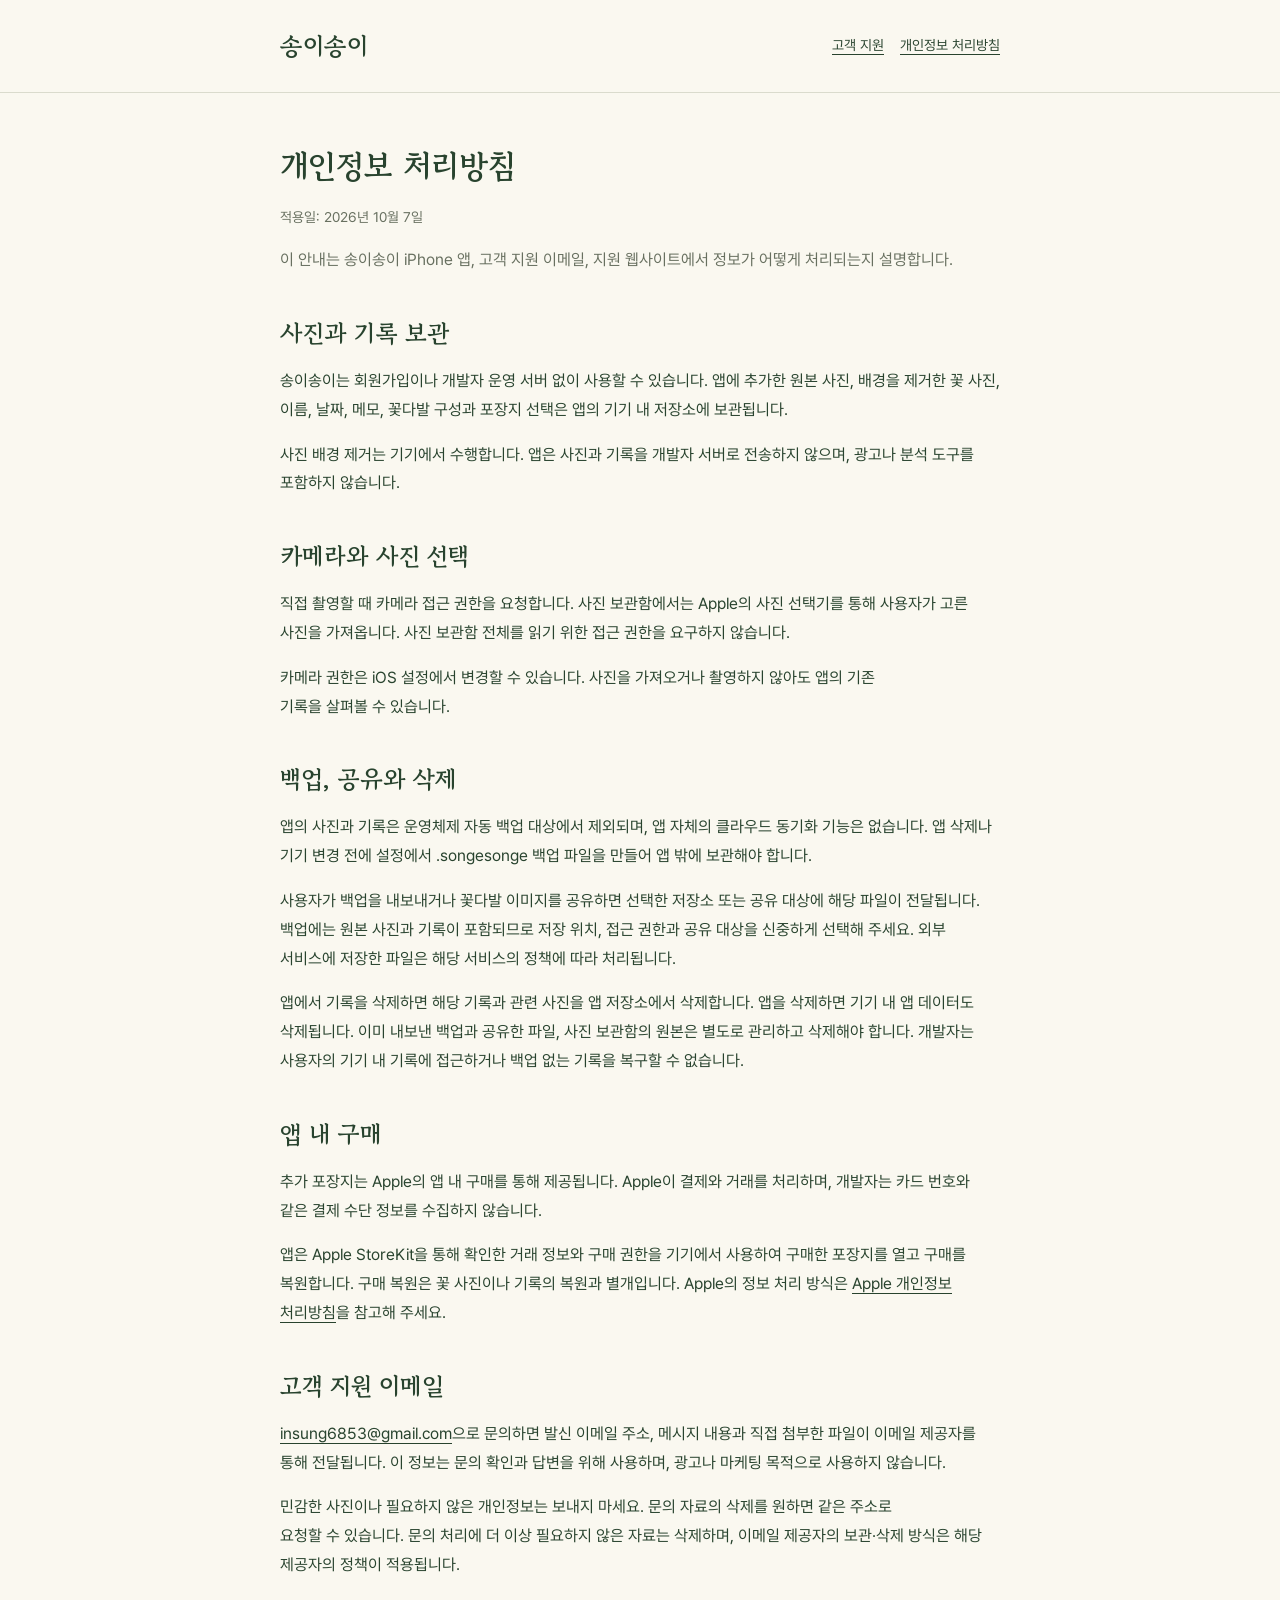
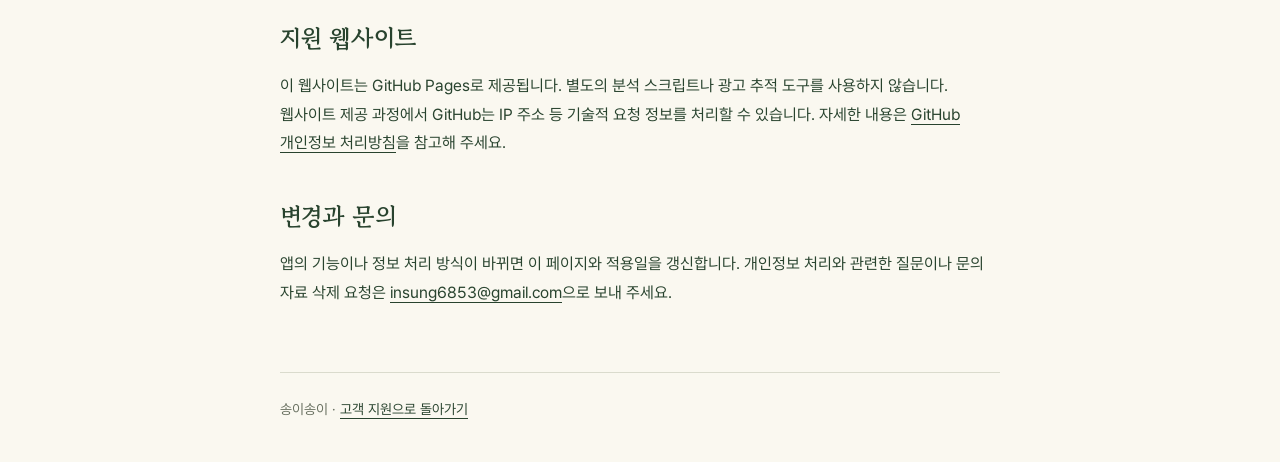
==== privacy.html @ 5d1ac001 "Publish SongESongE support and privacy pages" ====
<!doctype html>
<html lang="ko">
<head><meta charset="utf-8"><meta name="viewport" content="width=device-width,initial-scale=1"><meta name="description" content="송이송이의 기기 내 사진 처리, 기록 저장, 백업 파일, Apple 구매 및 이메일 문의 정보 처리 안내."><meta name="theme-color" content="#FAF8F0"><title>송이송이 — 개인정보 처리방침</title><link rel="icon" href="data:,"><link rel="stylesheet" href="styles.css"></head>
<body><a class="skip" href="#main">본문으로 바로가기</a>
<header><div class="shell header-row"><a class="brand" href="index.html">송이송이</a><nav aria-label="주요 메뉴"><a href="index.html">고객 지원</a><a href="privacy.html" aria-current="page">개인정보 처리방침</a></nav></div></header>
<div class="shell"><main id="main"><h1>개인정보 처리방침</h1><p class="meta">적용일: 2026년 10월 7일</p><p class="intro">이 안내는 송이송이 iPhone 앱, 고객 지원 이메일, 지원 웹사이트에서 정보가 어떻게 처리되는지 설명합니다.</p>
<section><h2>사진과 기록 보관</h2><p>송이송이는 회원가입이나 개발자 운영 서버 없이 <span class="phrase">사용할 수 있습니다</span>. 앱에 추가한 원본 사진, 배경을 제거한 꽃 사진, 이름, 날짜, 메모, 꽃다발 구성과 포장지 선택은 앱의 기기 내 저장소에 보관됩니다.</p><p>사진 배경 제거는 기기에서 수행합니다. 앱은 사진과 기록을 개발자 서버로 전송하지 않으며, 광고나 분석 도구를 포함하지 않습니다.</p></section>
<section><h2>카메라와 사진 선택</h2><p>직접 촬영할 때 카메라 접근 권한을 요청합니다. 사진 보관함에서는 Apple의 사진 선택기를 통해 사용자가 고른 사진을 가져옵니다. 사진 보관함 전체를 읽기 위한 접근 권한을 요구하지 않습니다.</p><p>카메라 권한은 iOS 설정에서 변경할 수 있습니다. 사진을 가져오거나 촬영하지 않아도 앱의 기존 기록을 <span class="phrase">살펴볼 수 있습니다</span>.</p></section>
<section><h2>백업, 공유와 삭제</h2><p>앱의 사진과 기록은 운영체제 자동 백업 대상에서 제외되며, 앱 자체의 클라우드 동기화 기능은 없습니다. 앱 삭제나 기기 변경 전에 설정에서 <code>.songesonge</code> 백업 파일을 만들어 앱 밖에 보관해야 합니다.</p><p>사용자가 백업을 내보내거나 꽃다발 이미지를 공유하면 선택한 저장소 또는 공유 대상에 해당 파일이 전달됩니다. 백업에는 원본 사진과 기록이 포함되므로 저장 위치, 접근 권한과 공유 대상을 신중하게 <span class="phrase">선택해 주세요</span>. 외부 서비스에 저장한 파일은 해당 서비스의 정책에 따라 처리됩니다.</p><p>앱에서 기록을 삭제하면 해당 기록과 관련 사진을 앱 저장소에서 삭제합니다. 앱을 삭제하면 기기 내 앱 데이터도 삭제됩니다. 이미 내보낸 백업과 공유한 파일, 사진 보관함의 원본은 별도로 관리하고 삭제해야 합니다. 개발자는 사용자의 기기 내 기록에 접근하거나 백업 없는 기록을 <span class="phrase">복구할 수 없습니다</span>.</p></section>
<section><h2>앱 내 구매</h2><p>추가 포장지는 Apple의 앱 내 구매를 통해 제공됩니다. Apple이 결제와 거래를 처리하며, 개발자는 카드 번호와 같은 결제 수단 정보를 수집하지 않습니다.</p><p>앱은 Apple StoreKit을 통해 확인한 거래 정보와 구매 권한을 기기에서 사용하여 구매한 포장지를 열고 구매를 복원합니다. 구매 복원은 꽃 사진이나 기록의 복원과 별개입니다. Apple의 정보 <span class="phrase">처리 방식</span>은 <a href="https://www.apple.com/legal/privacy/">Apple 개인정보 처리방침</a>을 참고해 주세요.</p></section>
<section><h2>고객 지원 이메일</h2><p><a href="mailto:insung6853@gmail.com">insung6853@gmail.com</a>으로 문의하면 발신 이메일 주소, 메시지 내용과 직접 첨부한 파일이 이메일 제공자를 통해 전달됩니다. 이 정보는 문의 확인과 답변을 위해 사용하며, 광고나 마케팅 목적으로 사용하지 않습니다.</p><p>민감한 사진이나 필요하지 않은 개인정보는 보내지 마세요. 문의 자료의 삭제를 원하면 같은 주소로 <span class="phrase">요청할 수 있습니다</span>. 문의 처리에 더 이상 필요하지 않은 자료는 삭제하며, 이메일 제공자의 보관·삭제 방식은 해당 제공자의 정책이 적용됩니다.</p></section>
<section><h2>지원 웹사이트</h2><p>이 웹사이트는 GitHub Pages로 제공됩니다. 별도의 분석 스크립트나 광고 추적 도구를 사용하지 않습니다. 웹사이트 제공 과정에서 GitHub는 IP 주소 등 기술적 요청 정보를 <span class="phrase">처리할 수 있습니다</span>. 자세한 내용은 <a href="https://docs.github.com/en/site-policy/privacy-policies/github-general-privacy-statement">GitHub 개인정보 처리방침</a>을 참고해 주세요.</p></section>
<section><h2>변경과 문의</h2><p>앱의 기능이나 정보 <span class="phrase">처리 방식</span>이 바뀌면 이 페이지와 적용일을 갱신합니다. 개인정보 처리와 관련한 질문이나 문의 자료 삭제 요청은 <a href="mailto:insung6853@gmail.com">insung6853@gmail.com</a>으로 <span class="phrase">보내 주세요</span>.</p></section>
</main><footer><p class="meta">송이송이 · <a href="index.html">고객 지원으로 돌아가기</a></p></footer></div></body></html>
---- styles.css ----
/* Colors, typography and spacing follow the app's DESIGN.md / GardenTheme. */
@font-face{font-family:GardenBody;src:url('fonts/GardenBody-Subset.woff2') format('woff2');font-weight:400;font-display:swap}
@font-face{font-family:GardenTitle;src:url('fonts/GardenTitle-Subset.woff2') format('woff2');font-weight:700;font-display:swap}
:root{color-scheme:light;--paper:#FAF8F0;--paper-shade:#F1EDDF;--ink:#28432E;--secondary:#687060;--line:#DADBCD;--space:4px;--page:24px;--body:16px;--small:14px;--heading:24px;--title:32px}
*{box-sizing:border-box}html{background:var(--paper);color:var(--ink)}body{margin:0;font:400 var(--body)/1.8 GardenBody,-apple-system,BlinkMacSystemFont,sans-serif;word-break:keep-all;overflow-wrap:anywhere}.shell{max-width:768px;margin:auto;padding:0 var(--page)}header{padding:24px 0;border-bottom:1px solid var(--line)}.header-row{display:flex;align-items:center;justify-content:space-between;gap:16px;flex-wrap:wrap}.brand{font:700 var(--heading)/1.4 GardenTitle,serif;text-decoration:none}nav{display:flex;gap:16px;flex-wrap:wrap}nav a{min-height:44px;display:inline-flex;align-items:center;font-size:var(--small)}a{color:var(--ink);text-underline-offset:4px}a:hover{text-decoration-thickness:2px}a:active{opacity:.8}a:focus-visible{outline:3px solid var(--ink);outline-offset:4px;border-radius:4px}.skip{position:absolute;left:24px;top:0;transform:translateY(-120%);background:var(--paper);padding:12px;z-index:1}.skip:focus{transform:translateY(0)}main{padding:48px 0}h1,h2{font-family:GardenTitle,serif;font-weight:700;line-height:1.5;text-wrap:balance}h1{font-size:var(--title);margin:0 0 16px}h2{font-size:var(--heading);margin:0 0 16px}p{margin:0 0 16px}section{margin-top:40px}ul,ol{padding-left:24px;margin:0 0 16px}li+li{margin-top:8px}.intro{color:var(--secondary)}.note{padding:24px;background:var(--paper-shade);border-left:4px solid var(--ink);margin-top:32px}.note p:last-child{margin-bottom:0}.contact{display:inline-flex;align-items:center;justify-content:center;min-height:56px;padding:12px 24px;border-radius:40px;background:var(--ink);color:var(--paper);text-decoration:none;max-width:100%}.contact:hover{text-decoration:underline}.meta{font-size:var(--small);color:var(--secondary)}footer{border-top:1px solid var(--line);padding:24px 0 40px}footer p{margin:0}strong{font-weight:700}code{font:inherit} @media(max-width:400px){main{padding-top:32px}.header-row{gap:8px}}@media(prefers-reduced-motion:reduce){*{scroll-behavior:auto}}

p,li{text-wrap:pretty}.phrase{white-space:nowrap}
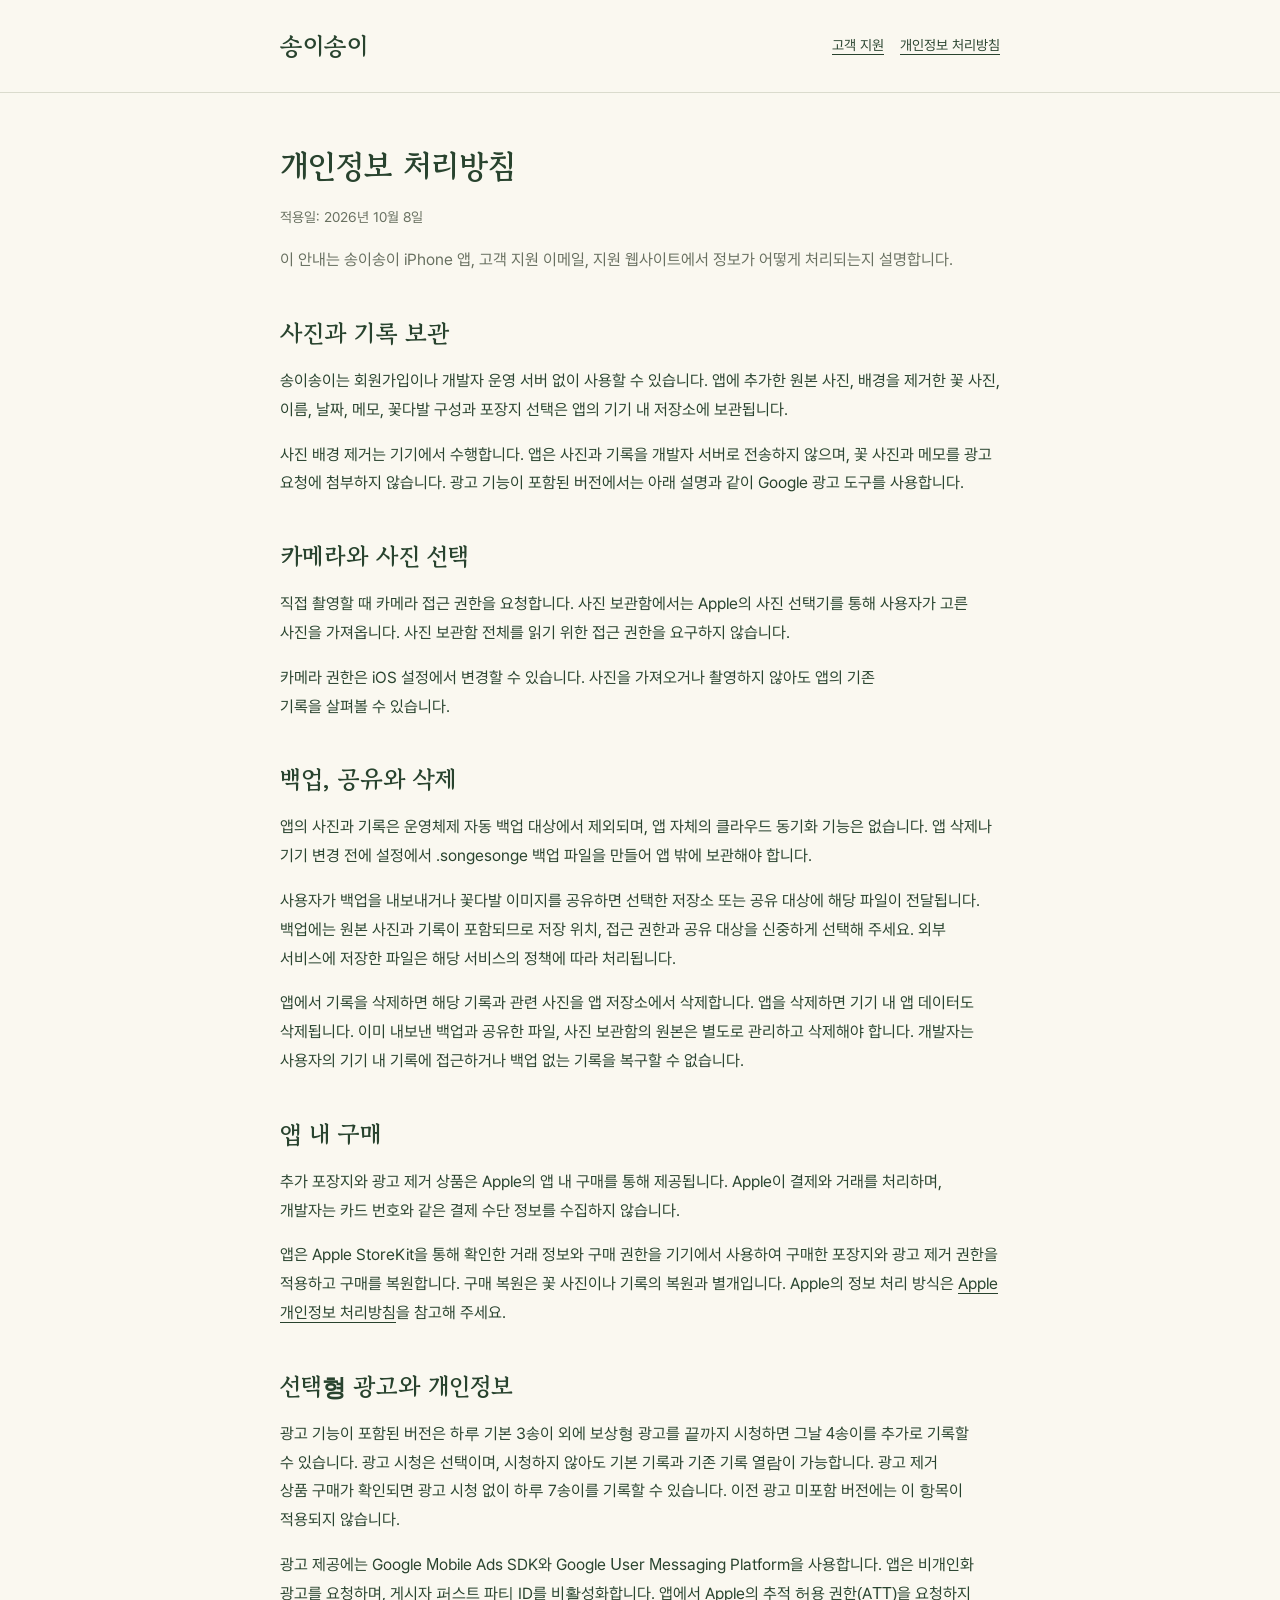
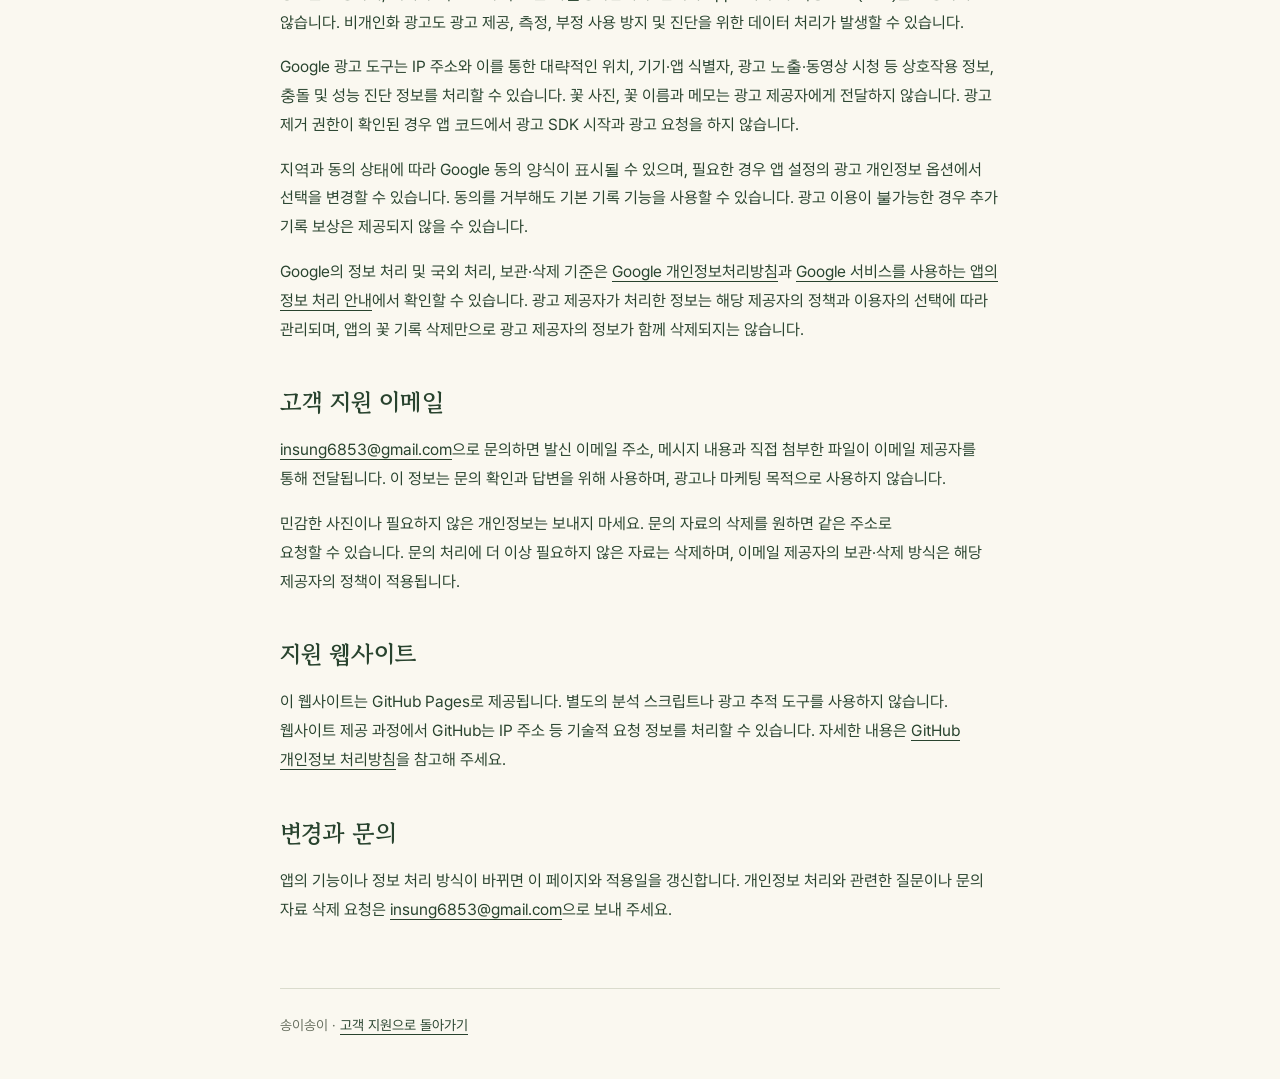
==== commit 7963b543: "Explain optional rewarded ads and privacy choices" ====
--- a/privacy.html
+++ b/privacy.html
@@ -3,11 +3,12 @@
 <head><meta charset="utf-8"><meta name="viewport" content="width=device-width,initial-scale=1"><meta name="description" content="송이송이의 기기 내 사진 처리, 기록 저장, 백업 파일, Apple 구매 및 이메일 문의 정보 처리 안내."><meta name="theme-color" content="#FAF8F0"><title>송이송이 — 개인정보 처리방침</title><link rel="icon" href="data:,"><link rel="stylesheet" href="styles.css"></head>
 <body><a class="skip" href="#main">본문으로 바로가기</a>
 <header><div class="shell header-row"><a class="brand" href="index.html">송이송이</a><nav aria-label="주요 메뉴"><a href="index.html">고객 지원</a><a href="privacy.html" aria-current="page">개인정보 처리방침</a></nav></div></header>
-<div class="shell"><main id="main"><h1>개인정보 처리방침</h1><p class="meta">적용일: 2026년 10월 7일</p><p class="intro">이 안내는 송이송이 iPhone 앱, 고객 지원 이메일, 지원 웹사이트에서 정보가 어떻게 처리되는지 설명합니다.</p>
-<section><h2>사진과 기록 보관</h2><p>송이송이는 회원가입이나 개발자 운영 서버 없이 <span class="phrase">사용할 수 있습니다</span>. 앱에 추가한 원본 사진, 배경을 제거한 꽃 사진, 이름, 날짜, 메모, 꽃다발 구성과 포장지 선택은 앱의 기기 내 저장소에 보관됩니다.</p><p>사진 배경 제거는 기기에서 수행합니다. 앱은 사진과 기록을 개발자 서버로 전송하지 않으며, 광고나 분석 도구를 포함하지 않습니다.</p></section>
+<div class="shell"><main id="main"><h1>개인정보 처리방침</h1><p class="meta">적용일: 2026년 10월 8일</p><p class="intro">이 안내는 송이송이 iPhone 앱, 고객 지원 이메일, 지원 웹사이트에서 정보가 어떻게 처리되는지 설명합니다.</p>
+<section><h2>사진과 기록 보관</h2><p>송이송이는 회원가입이나 개발자 운영 서버 없이 <span class="phrase">사용할 수 있습니다</span>. 앱에 추가한 원본 사진, 배경을 제거한 꽃 사진, 이름, 날짜, 메모, 꽃다발 구성과 포장지 선택은 앱의 기기 내 저장소에 보관됩니다.</p><p>사진 배경 제거는 기기에서 수행합니다. 앱은 사진과 기록을 개발자 서버로 전송하지 않으며, 꽃 사진과 메모를 광고 요청에 첨부하지 않습니다. 광고 기능이 포함된 버전에서는 아래 설명과 같이 Google 광고 도구를 사용합니다.</p></section>
 <section><h2>카메라와 사진 선택</h2><p>직접 촬영할 때 카메라 접근 권한을 요청합니다. 사진 보관함에서는 Apple의 사진 선택기를 통해 사용자가 고른 사진을 가져옵니다. 사진 보관함 전체를 읽기 위한 접근 권한을 요구하지 않습니다.</p><p>카메라 권한은 iOS 설정에서 변경할 수 있습니다. 사진을 가져오거나 촬영하지 않아도 앱의 기존 기록을 <span class="phrase">살펴볼 수 있습니다</span>.</p></section>
 <section><h2>백업, 공유와 삭제</h2><p>앱의 사진과 기록은 운영체제 자동 백업 대상에서 제외되며, 앱 자체의 클라우드 동기화 기능은 없습니다. 앱 삭제나 기기 변경 전에 설정에서 <code>.songesonge</code> 백업 파일을 만들어 앱 밖에 보관해야 합니다.</p><p>사용자가 백업을 내보내거나 꽃다발 이미지를 공유하면 선택한 저장소 또는 공유 대상에 해당 파일이 전달됩니다. 백업에는 원본 사진과 기록이 포함되므로 저장 위치, 접근 권한과 공유 대상을 신중하게 <span class="phrase">선택해 주세요</span>. 외부 서비스에 저장한 파일은 해당 서비스의 정책에 따라 처리됩니다.</p><p>앱에서 기록을 삭제하면 해당 기록과 관련 사진을 앱 저장소에서 삭제합니다. 앱을 삭제하면 기기 내 앱 데이터도 삭제됩니다. 이미 내보낸 백업과 공유한 파일, 사진 보관함의 원본은 별도로 관리하고 삭제해야 합니다. 개발자는 사용자의 기기 내 기록에 접근하거나 백업 없는 기록을 <span class="phrase">복구할 수 없습니다</span>.</p></section>
-<section><h2>앱 내 구매</h2><p>추가 포장지는 Apple의 앱 내 구매를 통해 제공됩니다. Apple이 결제와 거래를 처리하며, 개발자는 카드 번호와 같은 결제 수단 정보를 수집하지 않습니다.</p><p>앱은 Apple StoreKit을 통해 확인한 거래 정보와 구매 권한을 기기에서 사용하여 구매한 포장지를 열고 구매를 복원합니다. 구매 복원은 꽃 사진이나 기록의 복원과 별개입니다. Apple의 정보 <span class="phrase">처리 방식</span>은 <a href="https://www.apple.com/legal/privacy/">Apple 개인정보 처리방침</a>을 참고해 주세요.</p></section>
+<section><h2>앱 내 구매</h2><p>추가 포장지와 광고 제거 상품은 Apple의 앱 내 구매를 통해 제공됩니다. Apple이 결제와 거래를 처리하며, 개발자는 카드 번호와 같은 결제 수단 정보를 수집하지 않습니다.</p><p>앱은 Apple StoreKit을 통해 확인한 거래 정보와 구매 권한을 기기에서 사용하여 구매한 포장지와 광고 제거 권한을 적용하고 구매를 복원합니다. 구매 복원은 꽃 사진이나 기록의 복원과 별개입니다. Apple의 정보 <span class="phrase">처리 방식</span>은 <a href="https://www.apple.com/legal/privacy/">Apple 개인정보 처리방침</a>을 참고해 주세요.</p></section>
+<section><h2>선택형 광고와 개인정보</h2><p>광고 기능이 포함된 버전은 하루 기본 3송이 외에 보상형 광고를 끝까지 시청하면 그날 4송이를 추가로 기록할 수 있습니다. 광고 시청은 선택이며, 시청하지 않아도 기본 기록과 기존 기록 열람이 가능합니다. 광고 제거 상품 구매가 확인되면 광고 시청 없이 하루 7송이를 기록할 수 있습니다. 이전 광고 미포함 버전에는 이 항목이 적용되지 않습니다.</p><p>광고 제공에는 Google Mobile Ads SDK와 Google User Messaging Platform을 사용합니다. 앱은 비개인화 광고를 요청하며, 게시자 퍼스트 파티 ID를 비활성화합니다. 앱에서 Apple의 추적 허용 권한(ATT)을 요청하지 않습니다. 비개인화 광고도 광고 제공, 측정, 부정 사용 방지 및 진단을 위한 데이터 처리가 발생할 수 있습니다.</p><p>Google 광고 도구는 IP 주소와 이를 통한 대략적인 위치, 기기·앱 식별자, 광고 노출·동영상 시청 등 상호작용 정보, 충돌 및 성능 진단 정보를 처리할 수 있습니다. 꽃 사진, 꽃 이름과 메모는 광고 제공자에게 전달하지 않습니다. 광고 제거 권한이 확인된 경우 앱 코드에서 광고 SDK 시작과 광고 요청을 하지 않습니다.</p><p>지역과 동의 상태에 따라 Google 동의 양식이 표시될 수 있으며, 필요한 경우 앱 설정의 광고 개인정보 옵션에서 선택을 변경할 수 있습니다. 동의를 거부해도 기본 기록 기능을 사용할 수 있습니다. 광고 이용이 불가능한 경우 추가 기록 보상은 제공되지 않을 수 있습니다.</p><p>Google의 정보 처리 및 국외 처리, 보관·삭제 기준은 <a href="https://policies.google.com/privacy?hl=ko">Google 개인정보처리방침</a>과 <a href="https://policies.google.com/technologies/partner-sites?hl=ko">Google 서비스를 사용하는 앱의 정보 처리 안내</a>에서 확인할 수 있습니다. 광고 제공자가 처리한 정보는 해당 제공자의 정책과 이용자의 선택에 따라 관리되며, 앱의 꽃 기록 삭제만으로 광고 제공자의 정보가 함께 삭제되지는 않습니다.</p></section>
 <section><h2>고객 지원 이메일</h2><p><a href="mailto:insung6853@gmail.com">insung6853@gmail.com</a>으로 문의하면 발신 이메일 주소, 메시지 내용과 직접 첨부한 파일이 이메일 제공자를 통해 전달됩니다. 이 정보는 문의 확인과 답변을 위해 사용하며, 광고나 마케팅 목적으로 사용하지 않습니다.</p><p>민감한 사진이나 필요하지 않은 개인정보는 보내지 마세요. 문의 자료의 삭제를 원하면 같은 주소로 <span class="phrase">요청할 수 있습니다</span>. 문의 처리에 더 이상 필요하지 않은 자료는 삭제하며, 이메일 제공자의 보관·삭제 방식은 해당 제공자의 정책이 적용됩니다.</p></section>
 <section><h2>지원 웹사이트</h2><p>이 웹사이트는 GitHub Pages로 제공됩니다. 별도의 분석 스크립트나 광고 추적 도구를 사용하지 않습니다. 웹사이트 제공 과정에서 GitHub는 IP 주소 등 기술적 요청 정보를 <span class="phrase">처리할 수 있습니다</span>. 자세한 내용은 <a href="https://docs.github.com/en/site-policy/privacy-policies/github-general-privacy-statement">GitHub 개인정보 처리방침</a>을 참고해 주세요.</p></section>
 <section><h2>변경과 문의</h2><p>앱의 기능이나 정보 <span class="phrase">처리 방식</span>이 바뀌면 이 페이지와 적용일을 갱신합니다. 개인정보 처리와 관련한 질문이나 문의 자료 삭제 요청은 <a href="mailto:insung6853@gmail.com">insung6853@gmail.com</a>으로 <span class="phrase">보내 주세요</span>.</p></section>
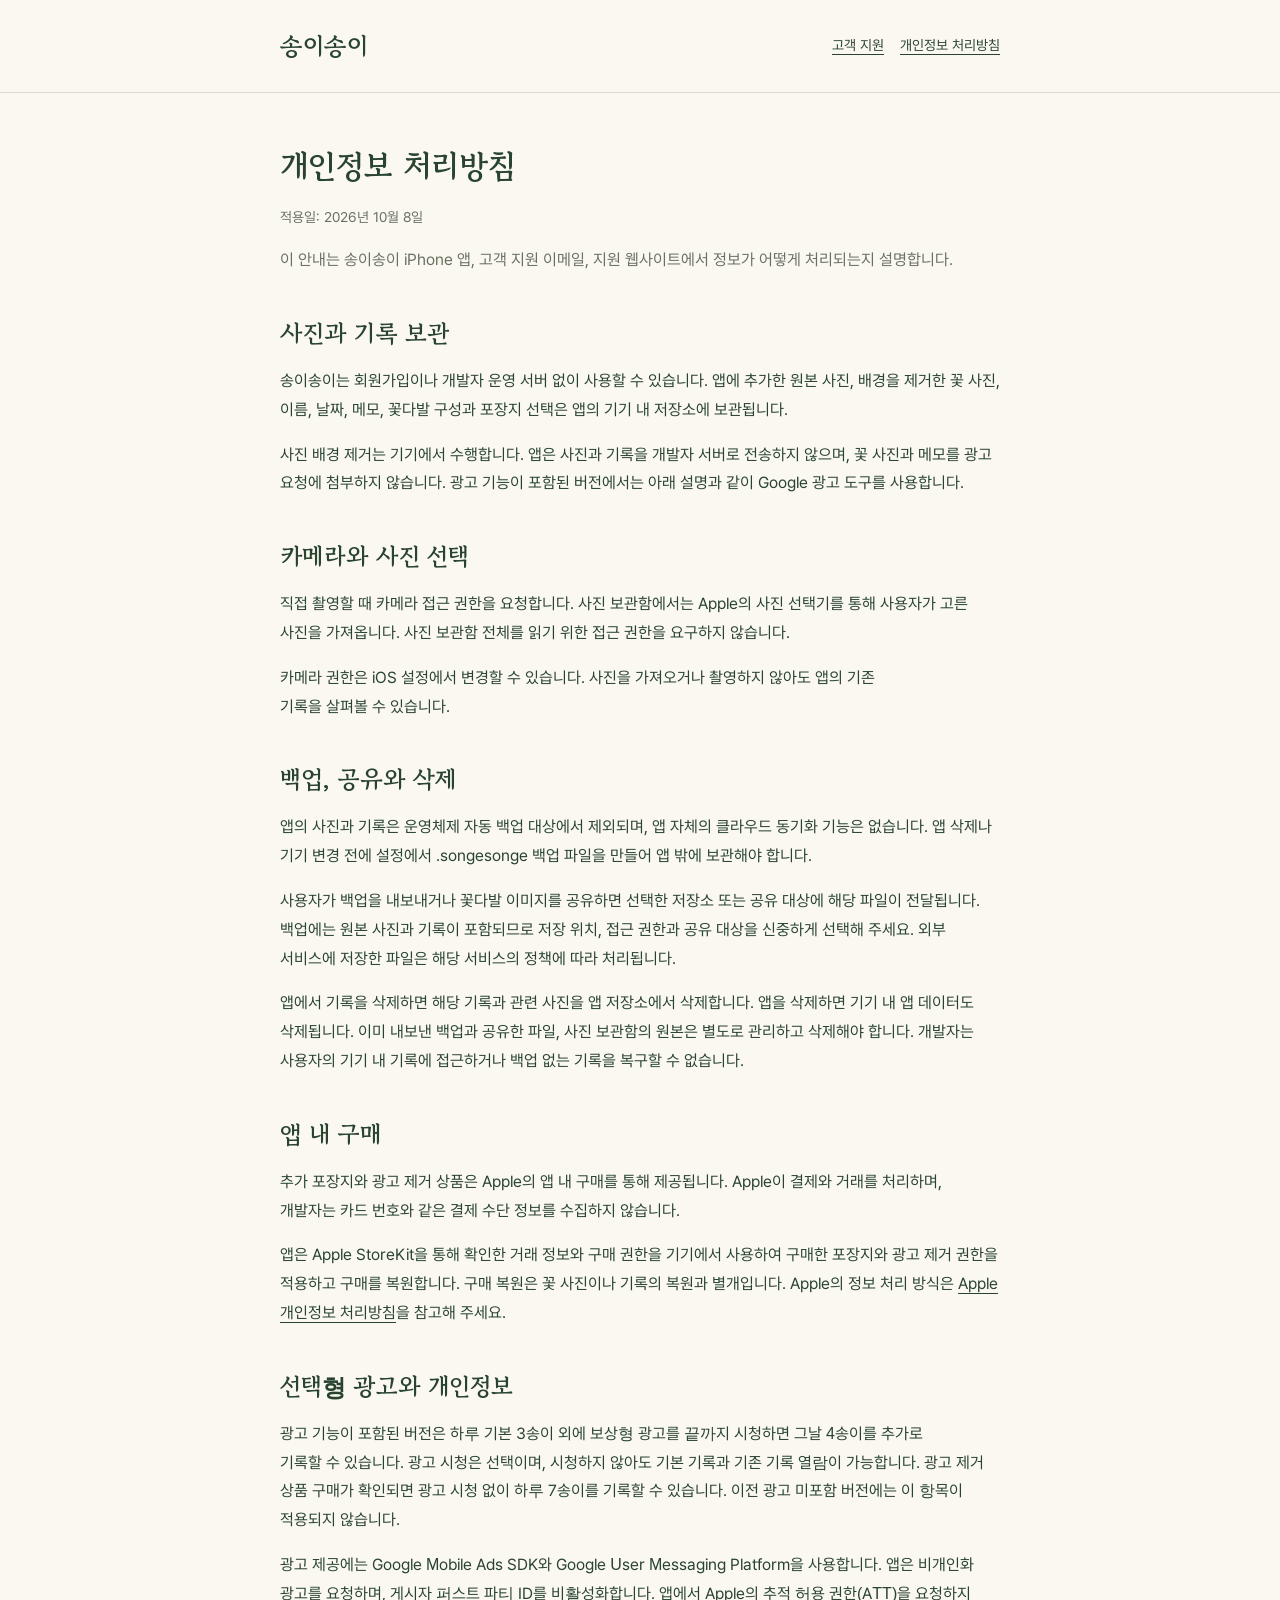
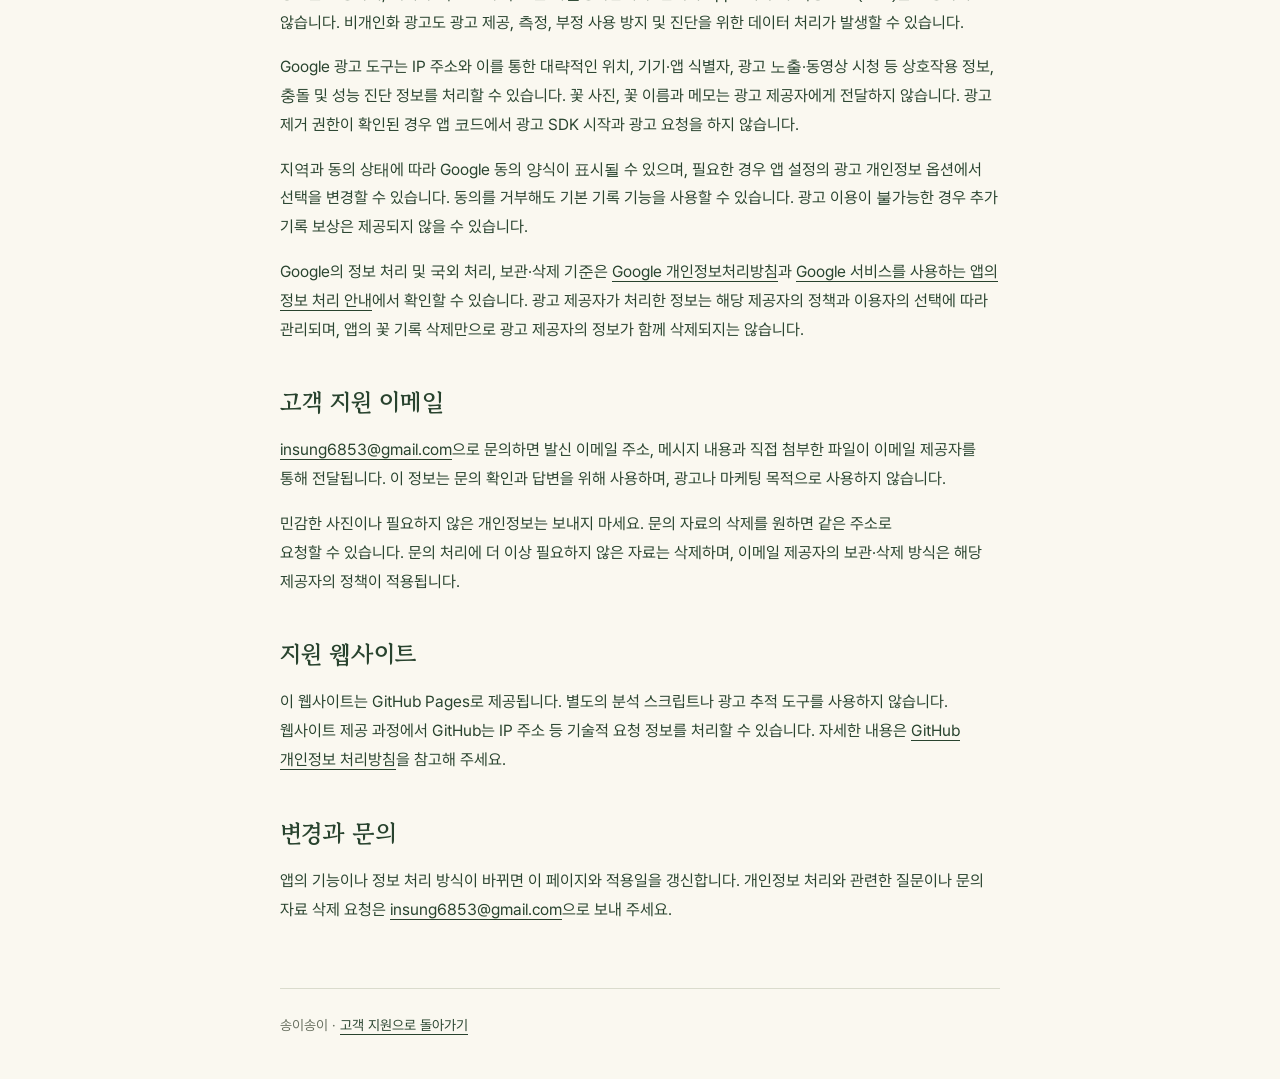
==== commit 95daf1cc: "Keep recording allowance phrase together" ====
--- a/privacy.html
+++ b/privacy.html
@@ -8,8 +8,8 @@
 <section><h2>카메라와 사진 선택</h2><p>직접 촬영할 때 카메라 접근 권한을 요청합니다. 사진 보관함에서는 Apple의 사진 선택기를 통해 사용자가 고른 사진을 가져옵니다. 사진 보관함 전체를 읽기 위한 접근 권한을 요구하지 않습니다.</p><p>카메라 권한은 iOS 설정에서 변경할 수 있습니다. 사진을 가져오거나 촬영하지 않아도 앱의 기존 기록을 <span class="phrase">살펴볼 수 있습니다</span>.</p></section>
 <section><h2>백업, 공유와 삭제</h2><p>앱의 사진과 기록은 운영체제 자동 백업 대상에서 제외되며, 앱 자체의 클라우드 동기화 기능은 없습니다. 앱 삭제나 기기 변경 전에 설정에서 <code>.songesonge</code> 백업 파일을 만들어 앱 밖에 보관해야 합니다.</p><p>사용자가 백업을 내보내거나 꽃다발 이미지를 공유하면 선택한 저장소 또는 공유 대상에 해당 파일이 전달됩니다. 백업에는 원본 사진과 기록이 포함되므로 저장 위치, 접근 권한과 공유 대상을 신중하게 <span class="phrase">선택해 주세요</span>. 외부 서비스에 저장한 파일은 해당 서비스의 정책에 따라 처리됩니다.</p><p>앱에서 기록을 삭제하면 해당 기록과 관련 사진을 앱 저장소에서 삭제합니다. 앱을 삭제하면 기기 내 앱 데이터도 삭제됩니다. 이미 내보낸 백업과 공유한 파일, 사진 보관함의 원본은 별도로 관리하고 삭제해야 합니다. 개발자는 사용자의 기기 내 기록에 접근하거나 백업 없는 기록을 <span class="phrase">복구할 수 없습니다</span>.</p></section>
 <section><h2>앱 내 구매</h2><p>추가 포장지와 광고 제거 상품은 Apple의 앱 내 구매를 통해 제공됩니다. Apple이 결제와 거래를 처리하며, 개발자는 카드 번호와 같은 결제 수단 정보를 수집하지 않습니다.</p><p>앱은 Apple StoreKit을 통해 확인한 거래 정보와 구매 권한을 기기에서 사용하여 구매한 포장지와 광고 제거 권한을 적용하고 구매를 복원합니다. 구매 복원은 꽃 사진이나 기록의 복원과 별개입니다. Apple의 정보 <span class="phrase">처리 방식</span>은 <a href="https://www.apple.com/legal/privacy/">Apple 개인정보 처리방침</a>을 참고해 주세요.</p></section>
-<section><h2>선택형 광고와 개인정보</h2><p>광고 기능이 포함된 버전은 하루 기본 3송이 외에 보상형 광고를 끝까지 시청하면 그날 4송이를 추가로 기록할 수 있습니다. 광고 시청은 선택이며, 시청하지 않아도 기본 기록과 기존 기록 열람이 가능합니다. 광고 제거 상품 구매가 확인되면 광고 시청 없이 하루 7송이를 기록할 수 있습니다. 이전 광고 미포함 버전에는 이 항목이 적용되지 않습니다.</p><p>광고 제공에는 Google Mobile Ads SDK와 Google User Messaging Platform을 사용합니다. 앱은 비개인화 광고를 요청하며, 게시자 퍼스트 파티 ID를 비활성화합니다. 앱에서 Apple의 추적 허용 권한(ATT)을 요청하지 않습니다. 비개인화 광고도 광고 제공, 측정, 부정 사용 방지 및 진단을 위한 데이터 처리가 발생할 수 있습니다.</p><p>Google 광고 도구는 IP 주소와 이를 통한 대략적인 위치, 기기·앱 식별자, 광고 노출·동영상 시청 등 상호작용 정보, 충돌 및 성능 진단 정보를 처리할 수 있습니다. 꽃 사진, 꽃 이름과 메모는 광고 제공자에게 전달하지 않습니다. 광고 제거 권한이 확인된 경우 앱 코드에서 광고 SDK 시작과 광고 요청을 하지 않습니다.</p><p>지역과 동의 상태에 따라 Google 동의 양식이 표시될 수 있으며, 필요한 경우 앱 설정의 광고 개인정보 옵션에서 선택을 변경할 수 있습니다. 동의를 거부해도 기본 기록 기능을 사용할 수 있습니다. 광고 이용이 불가능한 경우 추가 기록 보상은 제공되지 않을 수 있습니다.</p><p>Google의 정보 처리 및 국외 처리, 보관·삭제 기준은 <a href="https://policies.google.com/privacy?hl=ko">Google 개인정보처리방침</a>과 <a href="https://policies.google.com/technologies/partner-sites?hl=ko">Google 서비스를 사용하는 앱의 정보 처리 안내</a>에서 확인할 수 있습니다. 광고 제공자가 처리한 정보는 해당 제공자의 정책과 이용자의 선택에 따라 관리되며, 앱의 꽃 기록 삭제만으로 광고 제공자의 정보가 함께 삭제되지는 않습니다.</p></section>
+<section><h2>선택형 광고와 개인정보</h2><p>광고 기능이 포함된 버전은 하루 기본 3송이 외에 보상형 광고를 끝까지 시청하면 그날 4송이를 추가로 <span class="phrase">기록할 수 있습니다</span>. 광고 시청은 선택이며, 시청하지 않아도 기본 기록과 기존 기록 열람이 가능합니다. 광고 제거 상품 구매가 확인되면 광고 시청 없이 하루 7송이를 <span class="phrase">기록할 수 있습니다</span>. 이전 광고 미포함 버전에는 이 항목이 적용되지 않습니다.</p><p>광고 제공에는 Google Mobile Ads SDK와 Google User Messaging Platform을 사용합니다. 앱은 비개인화 광고를 요청하며, 게시자 퍼스트 파티 ID를 비활성화합니다. 앱에서 Apple의 추적 허용 권한(ATT)을 요청하지 않습니다. 비개인화 광고도 광고 제공, 측정, 부정 사용 방지 및 진단을 위한 데이터 처리가 발생할 수 있습니다.</p><p>Google 광고 도구는 IP 주소와 이를 통한 대략적인 위치, 기기·앱 식별자, 광고 노출·동영상 시청 등 상호작용 정보, 충돌 및 성능 진단 정보를 <span class="phrase">처리할 수 있습니다</span>. 꽃 사진, 꽃 이름과 메모는 광고 제공자에게 전달하지 않습니다. 광고 제거 권한이 확인된 경우 앱 코드에서 광고 SDK 시작과 광고 요청을 하지 않습니다.</p><p>지역과 동의 상태에 따라 Google 동의 양식이 표시될 수 있으며, 필요한 경우 앱 설정의 광고 개인정보 옵션에서 선택을 변경할 수 있습니다. 동의를 거부해도 기본 기록 기능을 <span class="phrase">사용할 수 있습니다</span>. 광고 이용이 불가능한 경우 추가 기록 보상은 제공되지 않을 수 있습니다.</p><p>Google의 정보 처리 및 국외 처리, 보관·삭제 기준은 <a href="https://policies.google.com/privacy?hl=ko">Google 개인정보처리방침</a>과 <a href="https://policies.google.com/technologies/partner-sites?hl=ko">Google 서비스를 사용하는 앱의 정보 처리 안내</a>에서 <span class="phrase">확인할 수 있습니다</span>. 광고 제공자가 처리한 정보는 해당 제공자의 정책과 이용자의 선택에 따라 관리되며, 앱의 꽃 기록 삭제만으로 광고 제공자의 정보가 함께 삭제되지는 않습니다.</p></section>
 <section><h2>고객 지원 이메일</h2><p><a href="mailto:insung6853@gmail.com">insung6853@gmail.com</a>으로 문의하면 발신 이메일 주소, 메시지 내용과 직접 첨부한 파일이 이메일 제공자를 통해 전달됩니다. 이 정보는 문의 확인과 답변을 위해 사용하며, 광고나 마케팅 목적으로 사용하지 않습니다.</p><p>민감한 사진이나 필요하지 않은 개인정보는 보내지 마세요. 문의 자료의 삭제를 원하면 같은 주소로 <span class="phrase">요청할 수 있습니다</span>. 문의 처리에 더 이상 필요하지 않은 자료는 삭제하며, 이메일 제공자의 보관·삭제 방식은 해당 제공자의 정책이 적용됩니다.</p></section>
-<section><h2>지원 웹사이트</h2><p>이 웹사이트는 GitHub Pages로 제공됩니다. 별도의 분석 스크립트나 광고 추적 도구를 사용하지 않습니다. 웹사이트 제공 과정에서 GitHub는 IP 주소 등 기술적 요청 정보를 <span class="phrase">처리할 수 있습니다</span>. 자세한 내용은 <a href="https://docs.github.com/en/site-policy/privacy-policies/github-general-privacy-statement">GitHub 개인정보 처리방침</a>을 참고해 주세요.</p></section>
+<section><h2>지원 웹사이트</h2><p>이 웹사이트는 GitHub Pages로 제공됩니다. 별도의 분석 스크립트나 광고 추적 도구를 사용하지 않습니다. 웹사이트 제공 과정에서 GitHub는 IP 주소 등 기술적 요청 정보를 <span class="phrase"><span class="phrase">처리할 수 있습니다</span></span>. 자세한 내용은 <a href="https://docs.github.com/en/site-policy/privacy-policies/github-general-privacy-statement">GitHub 개인정보 처리방침</a>을 참고해 주세요.</p></section>
 <section><h2>변경과 문의</h2><p>앱의 기능이나 정보 <span class="phrase">처리 방식</span>이 바뀌면 이 페이지와 적용일을 갱신합니다. 개인정보 처리와 관련한 질문이나 문의 자료 삭제 요청은 <a href="mailto:insung6853@gmail.com">insung6853@gmail.com</a>으로 <span class="phrase">보내 주세요</span>.</p></section>
 </main><footer><p class="meta">송이송이 · <a href="index.html">고객 지원으로 돌아가기</a></p></footer></div></body></html>
